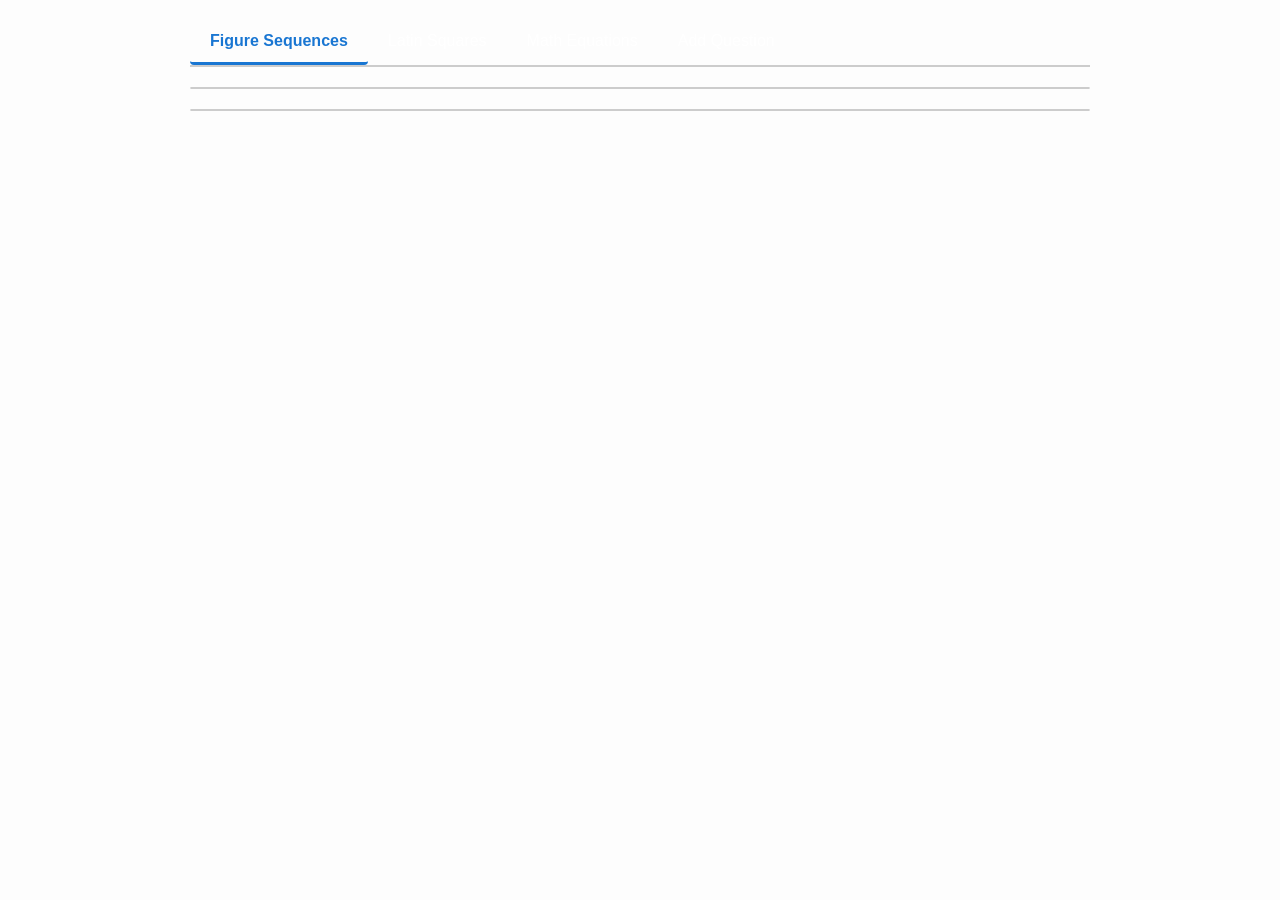
==== index.html @ a3eab5a5 "Add new questions and styles for figure sequences and Latin squares - Created a new figure sequence " ====
<!DOCTYPE html>
<html lang="en">
<head>
    <meta charset="UTF-8">
    <meta name="viewport" content="width=device-width, initial-scale=1.0">
    <title>dMAT Practice Bank</title>
    <link rel="stylesheet" href="style.css">
</head>
<body>
    <div id="app">
        <!-- The app will be mounted here by app.js -->
    </div>
    <script type="module" src="app.mjs"></script>
</body>
</html>
---- style.css ----
/* Minimal, clean styling */
:root {
    --font-stack: system-ui, -apple-system, BlinkMacSystemFont, 'Segoe UI', Roboto, Oxygen, Ubuntu, Cantarell, 'Open Sans', 'Helvetica Neue', sans-serif;
    --monospace: 'Courier New', Courier, monospace;
    --max-width: 900px;
    --border-color: #ccc;
    --highlight-color: #1976d2;
    --correct-color: #4caf50;
    --incorrect-color: #f44336;
    --warning-bg: #fff3cd;
    --warning-border: #ffeaa7;
    --warning-color: #856404;
    --input-bg: #fafafa;
}

* {
    box-sizing: border-box;
    margin: 0;
    padding: 0;
}

body {
    font-family: var(--font-stack);
    line-height: 1.6;
    color: #333;
    background-color: #fdfdfd;
    padding: 20px;
}

#app {
    max-width: var(--max-width);
    margin: 0 auto;
}

/* Tabs */
.tab-container {
    display: flex;
    border-bottom: 2px solid var(--border-color);
    margin-bottom: 20px;
}

.tab-button {
    background: none;
    border: none;
    padding: 12px 20px;
    cursor: pointer;
    font-size: 16px;
    border-bottom: 3px solid transparent;
    transition: border-color 0.2s, color 0.2s;
}

.tab-button.active {
    border-color: var(--highlight-color);
    color: var(--highlight-color);
    font-weight: 600;
}

.tab-button:hover:not(.active) {
    border-color: #ddd;
    color: #555;
}

/* Tab content */
#tab-content {
    display: flex;
    flex-direction: column;
    gap: 20px;
}

/* Question list */
.question-list {
    border: 1px solid var(--border-color);
    border-radius: 4px;
    overflow: hidden;
}

.question-section {
    border-top: 1px solid var(--border-color);
}

.question-section:first-child {
    border-top: none;
}

.section-header {
    background-color: #f5f5f5;
    padding: 10px 15px;
    cursor: pointer;
    font-weight: 600;
    display: flex;
    justify-content: space-between;
    align-items: center;
}

.section-header:hover {
    background-color: #eee;
}

.section-header .difficulty-badge {
    background-color: var(--highlight-color);
    color: white;
    padding: 2px 8px;
    border-radius: 12px;
    font-size: 12px;
    text-transform: uppercase;
}

.question-item {
    padding: 12px 15px;
    border-top: 1px solid #eee;
    cursor: pointer;
    transition: background-color 0.2s;
}

.question-item:hover {
    background-color: #f9f9f9;
}

.question-item.selected {
    background-color: #e3f2fd;
    border-left: 3px solid var(--highlight-color);
}

.question-id {
    font-weight: 600;
}

.question-difficulty {
    margin-left: 8px;
    padding: 2px 6px;
    background-color: #ddd;
    border-radius: 10px;
    font-size: 12px;
}

/* Question detail */
#question-detail {
    border: 1px solid var(--border-color);
    border-radius: 4px;
    overflow: hidden;
}

/* Add question tab */
.add-question-container {
    padding: 20px;
    border: 1px solid var(--border-color);
    border-radius: 4px;
}

.add-question-container h2 {
    margin-top: 0;
    margin-bottom: 20px;
    color: #333;
}

.add-question-container textarea {
    width: 100%;
    height: 200px;
    padding: 10px;
    border: 1px solid var(--border-color);
    border-radius: 4px;
    font-family: var(--monospace);
    font-size: 14px;
    resize: vertical;
    margin-bottom: 15px;
}

.add-question-container .button-group {
    display: flex;
    gap: 10px;
    flex-wrap: wrap;
}

.add-question-container button {
    padding: 10px 16px;
    border: none;
    border-radius: 4px;
    background-color: var(--highlight-color);
    color: white;
    cursor: pointer;
    font-size: 14px;
    transition: background-color 0.2s;
}

.add-question-container button:hover {
    background-color: #1565c0;
}

.add-question-container button.secondary {
    background-color: #9e9e9e;
}

.add-question-container button.secondary:hover {
    background-color: #888;
}

.add-question-container .reminder {
    margin-top: 20px;
    padding: 15px;
    background-color: #f5f5f5;
    border-left: 3px solid var(--highlight-color);
    font-size: 14px;
    color: #555;
}

/* Warning banner */
.warning-banner {
    background-color: var(--warning-bg);
    border: 1px solid var(--warning-border);
    color: var(--warning-color);
    padding: 10px;
    border-radius: 4px;
    margin-bottom: 20px;
}

/* Form styling */
input[type="number"] {
    width: 60px;
    padding: 4px;
    border: 1px solid var(--border-color);
    border-radius: 4px;
    font-size: 16px;
    margin-left: 8px;
}

input[type="number"]:focus {
    outline: none;
    border-color: var(--highlight-color);
}

button {
    padding: 8px 16px;
    border: none;
    border-radius: 4px;
    background-color: var(--highlight-color);
    color: white;
    cursor: pointer;
    font-size: 14px;
    transition: background-color 0.2s;
}

button:hover {
    background-color: #1565c0;
}

button:disabled {
    background-color: #ccc;
    cursor: not-allowed;
}

/* Responsive */
@media (max-width: 600px) {
    body {
        padding: 10px;
    }
    .tab-container {
        flex-wrap: wrap;
    }
    .tab-button {
        padding: 10px;
        font-size: 14px;
    }
    .add-question-container .button-group {
        flex-direction: column;
    }
}
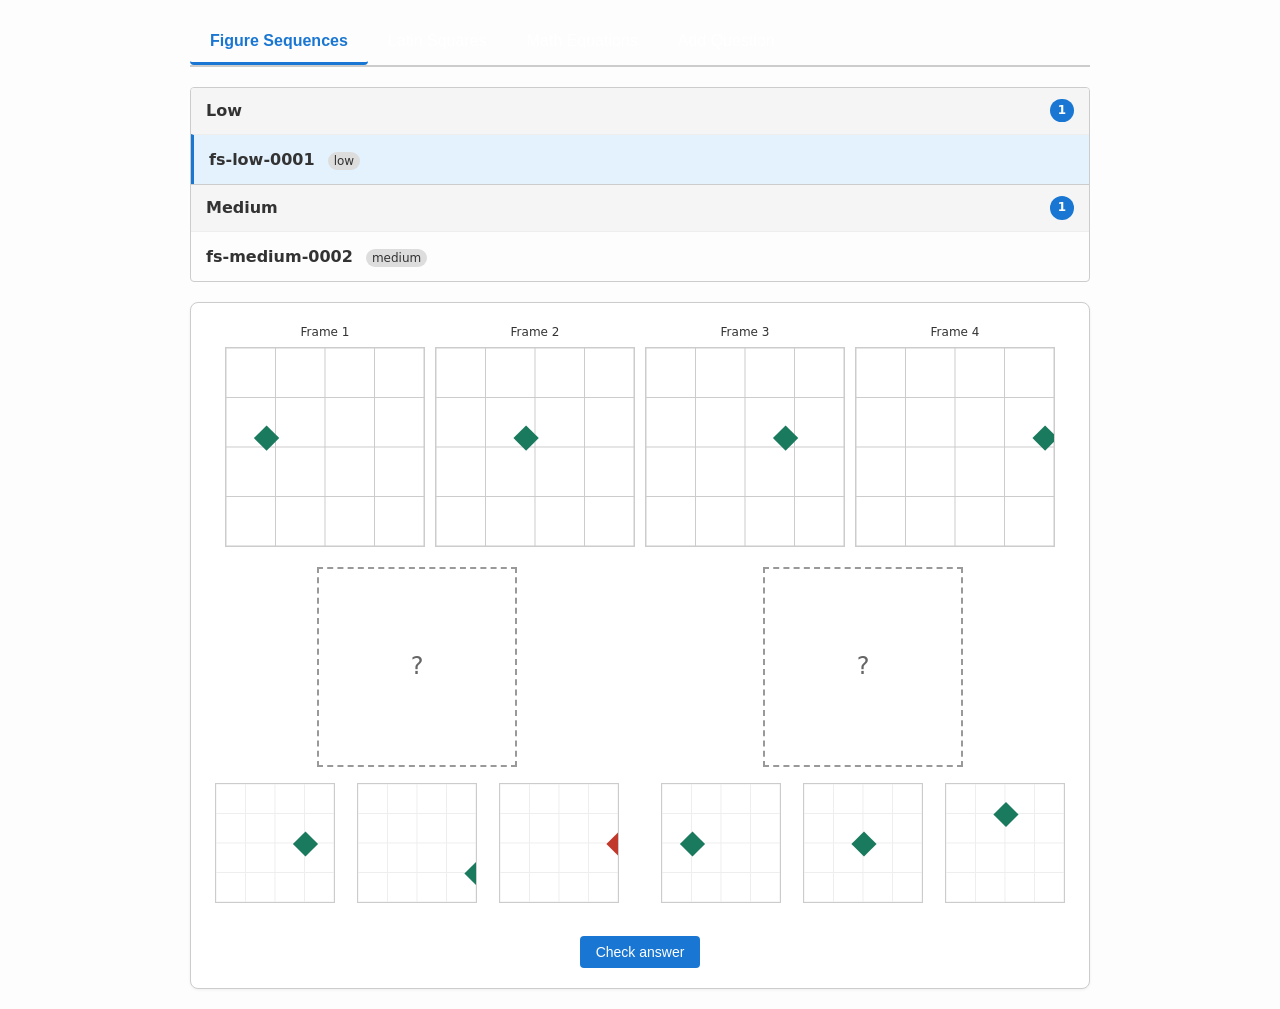
==== commit dbbe7715: "Refactor question handling and enhance Latin square validation; update imports with versioning" ====
--- a/index.html
+++ b/index.html
@@ -10,6 +10,6 @@
     <div id="app">
         <!-- The app will be mounted here by app.js -->
     </div>
-    <script type="module" src="app.mjs"></script>
+    <script type="module" src="app.mjs?v=20260808-2"></script>
 </body>
 </html>
--- a/style.css
+++ b/style.css
@@ -248,6 +248,134 @@
     cursor: not-allowed;
 }
 
+/* Question detail pane */
+#question-detail {
+    border: 1px solid var(--border-color);
+    border-radius: 8px;
+    padding: 20px;
+    background-color: #fff;
+    box-shadow: 0 1px 3px rgba(0, 0, 0, 0.06);
+}
+
+#question-detail > * + * {
+    margin-top: 16px;
+}
+
+.loading,
+.error {
+    padding: 16px;
+    border-radius: 6px;
+    background-color: #f8f8f8;
+    color: #555;
+}
+
+.error {
+    background-color: #fdecea;
+    color: #b42318;
+}
+
+/* Latin square puzzle */
+.latin-square-card {
+    display: flex;
+    flex-direction: column;
+    align-items: center;
+    gap: 16px;
+}
+
+.latin-square-table {
+    border-collapse: collapse;
+    margin: 0 auto;
+    table-layout: fixed;
+    width: min(100%, 320px);
+}
+
+.latin-square-cell {
+    width: 48px;
+    height: 48px;
+    border: 2px solid #d0d7de;
+    text-align: center;
+    vertical-align: middle;
+    font-size: 24px;
+    font-family: var(--monospace);
+    background-color: #fff;
+}
+
+.latin-square-cell.blank {
+    background-color: #fef2f2;
+    border-color: #ef4444;
+    cursor: pointer;
+}
+
+.latin-square-cell.blank:hover {
+    background-color: #fee2e2;
+}
+
+.latin-square-cell.filled {
+    background-color: #f0fdf4;
+    color: #166534;
+}
+
+.latin-square-controls {
+    display: flex;
+    flex-wrap: wrap;
+    justify-content: center;
+    gap: 10px;
+}
+
+.latin-square-letter-button {
+    min-width: 44px;
+    padding: 8px 12px;
+    border: 1px solid #d0d7de;
+    border-radius: 6px;
+    background-color: #fff;
+    color: #333;
+}
+
+.latin-square-letter-button.is-selected {
+    border-color: var(--highlight-color);
+    background-color: #e3f2fd;
+    color: var(--highlight-color);
+    font-weight: 600;
+}
+
+.latin-square-check-button {
+    align-self: center;
+}
+
+.latin-square-feedback {
+    width: 100%;
+    padding: 10px 12px;
+    border-radius: 6px;
+    background-color: #f8fafc;
+    color: #475569;
+    text-align: center;
+}
+
+.latin-square-feedback.success {
+    background-color: #ecfdf3;
+    color: #166534;
+}
+
+.latin-square-feedback.error {
+    background-color: #fef2f2;
+    color: #b42318;
+}
+
+.reasoning-trace {
+    width: 100%;
+    padding: 12px;
+    border-radius: 6px;
+    background-color: #f0fdf4;
+    color: #166534;
+    font-size: 14px;
+    white-space: pre-wrap;
+}
+
+.reasoning-trace-title {
+    font-weight: 700;
+    margin-bottom: 6px;
+}
+
 /* Responsive */
 @media (max-width: 600px) {
     body {
@@ -263,4 +391,12 @@
     .add-question-container .button-group {
         flex-direction: column;
     }
+    #question-detail {
+        padding: 12px;
+    }
+    .latin-square-cell {
+        width: 40px;
+        height: 40px;
+        font-size: 20px;
+    }
 }
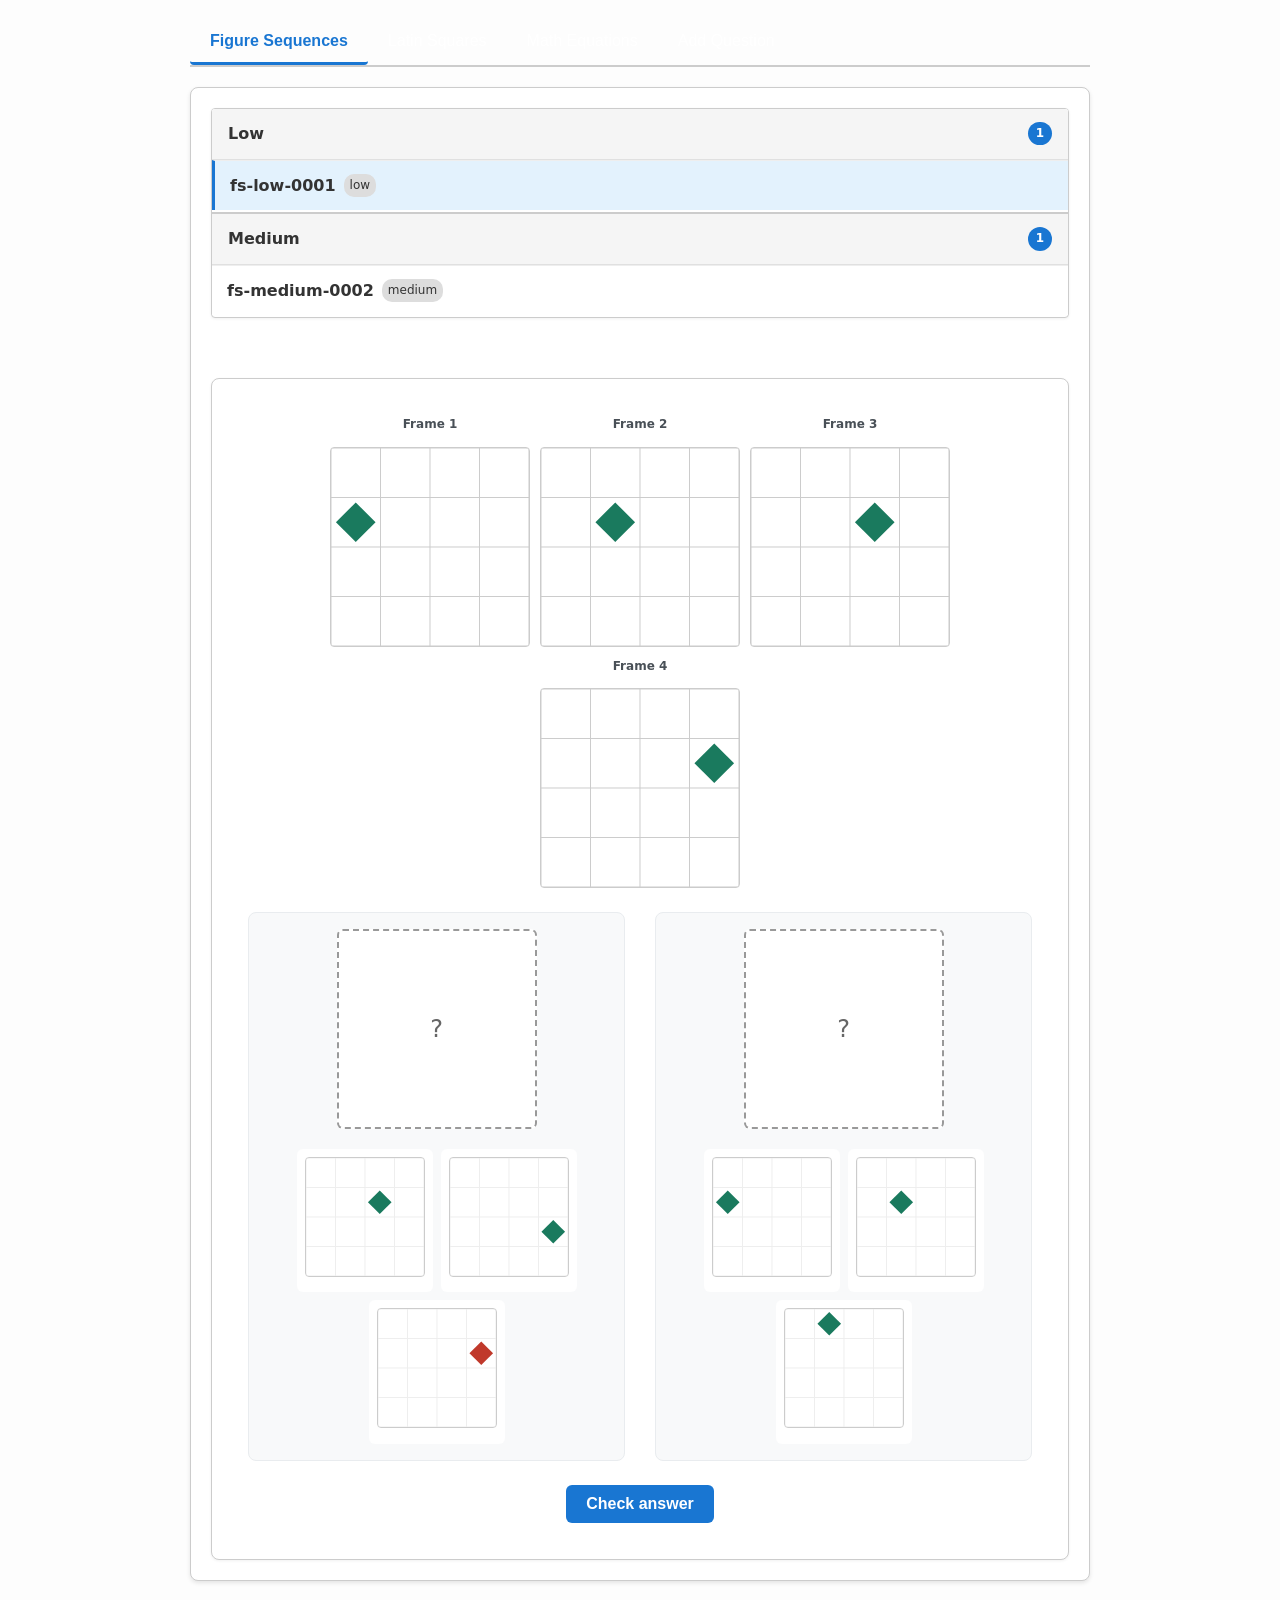
==== commit 7e878270: "Refactor app and module imports, enhance question normalization, and improve UI styling - Updated mo" ====
--- a/index.html
+++ b/index.html
@@ -10,6 +10,8 @@
     <div id="app">
         <!-- The app will be mounted here by app.js -->
     </div>
-    <script type="module" src="app.mjs?v=20260808-2"></script>
+    <script type="module">
+        import(`./app.mjs?t=${Date.now()}`);
+    </script>
 </body>
 </html>
--- a/style.css
+++ b/style.css
@@ -65,6 +65,14 @@
     display: flex;
     flex-direction: column;
     gap: 20px;
+    background-color: #fff;
+    padding: 20px;
+    border-radius: 8px;
+    min-height: 400px; /* Ensure minimum height for tab content */
+    position: relative;
+    box-shadow: 0 2px 4px rgba(0, 0, 0, 0.1);
+    border: 1px solid var(--border-color);
+    overflow: visible; /* Allow content to extend beyond container */
 }
 
 /* Question list */
@@ -72,24 +80,92 @@
     border: 1px solid var(--border-color);
     border-radius: 4px;
     overflow: hidden;
+    background-color: #fff;
+    box-shadow: 0 1px 3px rgba(0, 0, 0, 0.06);
+    margin-bottom: 20px; /* Add space below question list */
 }
 
 .question-section {
-    border-top: 1px solid var(--border-color);
+    border-top: 2px solid var(--border-color);
+    margin-bottom: 2px; /* Add small margin between sections */
+    background-color: #fff;
+    position: relative;
+    z-index: 1;
+    min-height: 60px; /* Ensure minimum height for visibility */
+    transition: all 0.2s ease;
 }
 
 .question-section:first-child {
     border-top: none;
 }
 
+.question-section:hover {
+    background-color: #f9f9f9;
+    box-shadow: 0 2px 4px rgba(0, 0, 0, 0.1);
+}
+
+/* Add visual separator between sections */
+.question-section:not(:first-child)::before {
+    content: '';
+    position: absolute;
+    top: 0;
+    left: 0;
+    right: 0;
+    height: 1px;
+    background-color: #e0e0e0;
+    z-index: 2;
+}
+
+/* Ensure section headers are always visible */
 .section-header {
     background-color: #f5f5f5;
-    padding: 10px 15px;
+    padding: 12px 16px;
     cursor: pointer;
     font-weight: 600;
     display: flex;
     justify-content: space-between;
     align-items: center;
+    border-bottom: 1px solid #e0e0e0;
+    position: relative;
+    z-index: 2;
+}
+
+.section-header:hover {
+    background-color: #eee;
+}
+
+/* Ensure question items are visible */
+.question-item {
+    padding: 12px 15px;
+    border-top: 1px solid #eee;
+    cursor: pointer;
+    transition: background-color 0.2s;
+    background-color: #fff;
+    position: relative;
+    z-index: 1;
+    min-height: 40px; /* Ensure minimum height for visibility */
+    display: flex;
+    align-items: center;
+}
+
+.question-item:hover {
+    background-color: #f9f9f9;
+}
+
+.question-item.selected {
+    background-color: #e3f2fd;
+    border-left: 3px solid var(--highlight-color);
+}
+
+.section-header {
+    background-color: #f5f5f5;
+    padding: 12px 16px;
+    cursor: pointer;
+    font-weight: 600;
+    display: flex;
+    justify-content: space-between;
+    align-items: center;
+    border-bottom: 1px solid #e0e0e0;
 }
 
 .section-header:hover {
@@ -110,6 +186,12 @@
     border-top: 1px solid #eee;
     cursor: pointer;
     transition: background-color 0.2s;
+    background-color: #fff;
+}
+
+.question-list-inner {
+    padding: 0;
+    background-color: #fff;
 }
 
 .question-item:hover {
@@ -136,8 +218,12 @@
 /* Question detail */
 #question-detail {
     border: 1px solid var(--border-color);
-    border-radius: 4px;
-    overflow: hidden;
+    border-radius: 8px;
+    padding: 20px;
+    background-color: #fff;
+    box-shadow: 0 1px 3px rgba(0, 0, 0, 0.06);
+    margin-top: 20px; /* Add space between question list and detail */
+    min-height: 200px; /* Ensure minimum height for visibility */
 }
 
 /* Add question tab */
@@ -399,4 +485,161 @@
         height: 40px;
         font-size: 20px;
     }
+}
+
+/* Figure Sequence puzzle */
+.figure-sequence-container {
+    display: flex;
+    flex-direction: column;
+    align-items: center;
+    gap: 24px;
+    padding: 16px;
+}
+
+.frames-container {
+    display: flex;
+    gap: 16px;
+    justify-content: center;
+    flex-wrap: wrap;
+}
+
+.frame-wrapper {
+    display: flex;
+    flex-direction: column;
+    align-items: center;
+    gap: 8px;
+}
+
+.frame-wrapper > div:first-child {
+    font-size: 14px;
+    font-weight: 600;
+    color: #495057;
+}
+
+.frame-wrapper svg {
+    border: 1px solid #d0d7de;
+    border-radius: 4px;
+    background-color: #fff;
+}
+
+.blank-slot {
+    display: flex;
+    flex-direction: column;
+    align-items: center;
+    gap: 12px;
+    padding: 16px;
+    background-color: #f8f9fa;
+    border-radius: 8px;
+    border: 1px solid #e9ecef;
+    min-width: 280px;
+}
+
+.blank-question-box {
+    border: 2px dashed #adb5bd;
+    border-radius: 6px;
+    display: flex;
+    align-items: center;
+    justify-content: center;
+    font-size: 24px;
+    color: #868e96;
+    background-color: #fff;
+    transition: all 0.2s;
+}
+
+.blank-question-box svg {
+    border: 1px solid #1976d2;
+    border-radius: 4px;
+    background-color: #fff;
+}
+
+.blank-options-container {
+    display: flex;
+    gap: 12px;
+    justify-content: center;
+    flex-wrap: wrap;
+}
+
+.blank-option-panel {
+    border: 2px solid transparent;
+    border-radius: 6px;
+    padding: 8px;
+    cursor: pointer;
+    transition: all 0.2s;
+    background-color: #fff;
+}
+
+.blank-option-panel:hover {
+    border-color: #1976d2;
+    background-color: #e7f1ff;
+}
+
+.blank-option-panel svg {
+    border: 1px solid #dee2e6;
+    border-radius: 4px;
+    background-color: #fff;
+}
+
+.check-answer-button {
+    padding: 12px 24px;
+    font-size: 16px;
+    font-weight: 600;
+    cursor: pointer;
+    background-color: #1976d2;
+    color: white;
+    border: none;
+    border-radius: 6px;
+    transition: background-color 0.2s, transform 0.1s;
+}
+
+.check-answer-button:hover {
+    background-color: #1565c0;
+}
+
+.check-answer-button:active {
+    transform: scale(0.98);
+}
+
+.explanation-container {
+    width: 100%;
+    max-width: 700px;
+    padding: 16px;
+    border-radius: 8px;
+    background-color: #f8f9fa;
+    border: 1px solid #e9ecef;
+}
+
+.explanation-container > div:first-child {
+    font-weight: 700;
+    margin-bottom: 8px;
+    color: #495057;
+}
+
+.explanation-container > div:nth-child(2) {
+    margin-bottom: 16px;
+    color: #6c757d;
+    line-height: 1.6;
+}
+
+.explanation-container > div:nth-child(3) {
+    font-weight: 700;
+    margin-bottom: 8px;
+    margin-top: 8px;
+    color: #495057;
+}
+
+.explanation-container > div:nth-child(4) {
+    color: #6c757d;
+    line-height: 1.6;
+    white-space: pre-wrap;
+}
+
+/* Warning banner */
+.warning-banner {
+    background-color: var(--warning-bg);
+    border: 1px solid var(--warning-border);
+    color: var(--warning-color);
+    padding: 12px 16px;
+    border-radius: 6px;
+    margin-bottom: 16px;
+    font-size: 14px;
 }
